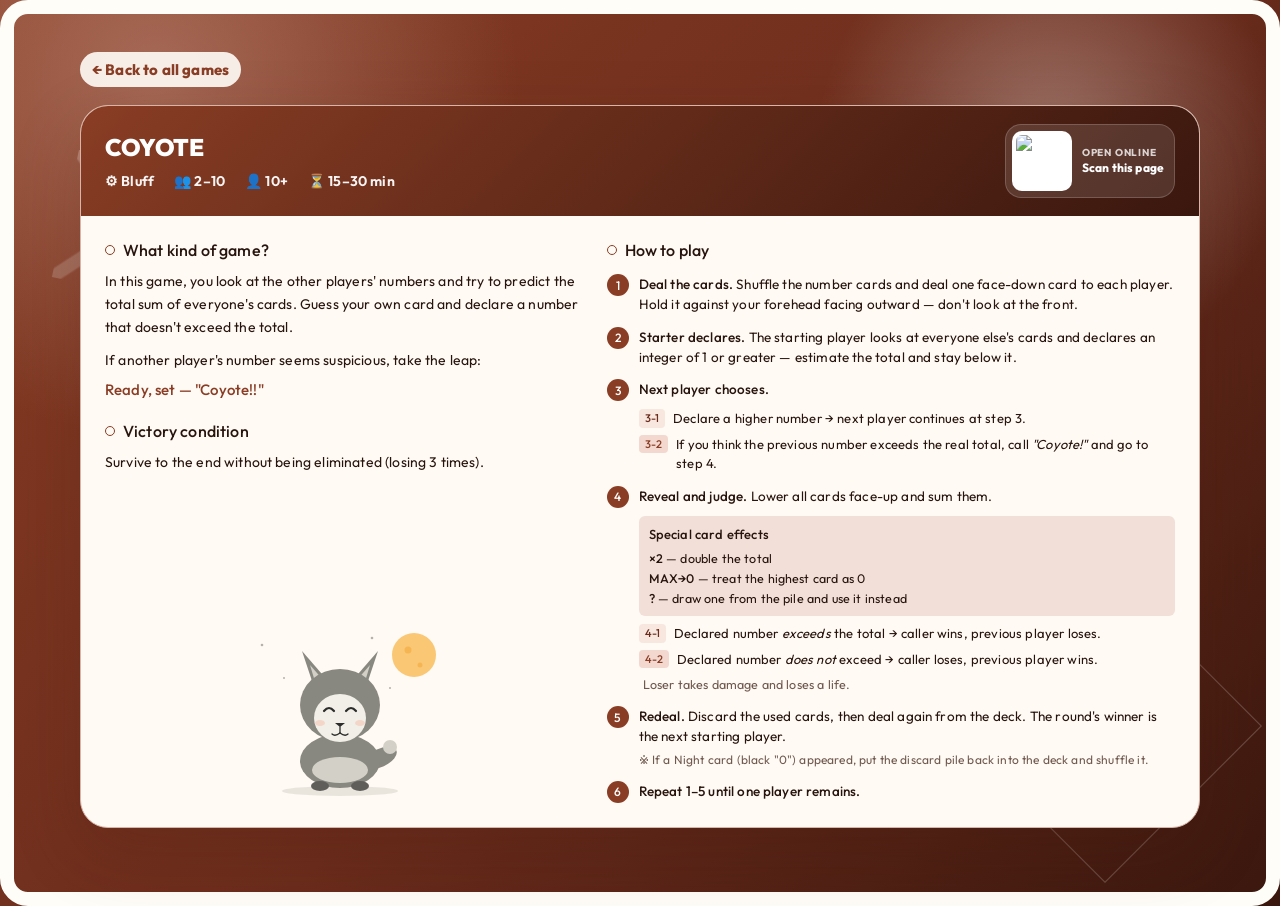
==== docs/coyote/index.html @ 97f4071c "Add QR code" ====
<!DOCTYPE html>
<html lang="en">
  <head>
    <meta charset="UTF-8" />
    <meta name="viewport" content="width=device-width, initial-scale=1.0" />
    <title>Coyote Game Rules</title>
    <meta
      name="description"
      content="English quick rules for Coyote, prepared as a standalone static page."
    />
    <link rel="stylesheet" href="../assets/site.css" />
    <script src="../assets/site.js" defer></script>
  </head>
  <body>
    <main class="page-shell">
      <a class="back-link" href="../">← Back to all games</a>

      <div class="rules-card" style="background: var(--color-background-primary); border-radius: var(--border-radius-lg); border: 0.5px solid var(--color-border-tertiary); overflow: hidden; font-family: var(--font-sans);">

        <div class="rules-header">
          <div class="rules-header-copy">
            <div class="rules-header-main">
              <div class="rules-title">COYOTE</div>
            </div>
            <div class="rules-header-meta">
              <span>⚙ Bluff</span>
              <span>👥 2–10</span>
              <span>👤 10+</span>
              <span>⏳ 15–30 min</span>
            </div>
          </div>
          <a
            class="rules-qr-link"
            data-page-qr
            data-page-url="https://gogutan.github.io/boardgame_rules/coyote/"
            data-page-qr-link
            href="https://gogutan.github.io/boardgame_rules/coyote/"
          >
            <img
              class="rules-qr-image"
              data-page-qr-image
              alt="QR code for the Coyote rules page"
            />
            <span class="rules-qr-copy">
              <span class="rules-qr-label">Open Online</span>
              <span class="rules-qr-caption">Scan this page</span>
            </span>
          </a>
        </div>

        <div style="display: grid; grid-template-columns: minmax(0, 1fr) minmax(0, 1.2fr); gap: 28px; padding: 24px;">

          <div style="display: flex; flex-direction: column;">
            <div style="margin-bottom: 22px;">
              <div style="display: flex; align-items: center; gap: 8px; margin-bottom: 10px;">
                <span style="width: 10px; height: 10px; border: 1.5px solid var(--color-accent); border-radius: 50%; display: inline-block;"></span>
                <span style="font-size: 16px; font-weight: 500;">What kind of game?</span>
              </div>
              <p style="font-size: 14px; line-height: 1.65; color: var(--color-text-primary); margin: 0;">In this game, you look at the other players' numbers and try to predict the total sum of everyone's cards. Guess your own card and declare a number that doesn't exceed the total.</p>
              <p style="font-size: 14px; line-height: 1.65; color: var(--color-text-primary); margin: 10px 0 0;">If another player's number seems suspicious, take the leap:</p>
              <p style="font-size: 15px; font-weight: 500; color: var(--color-accent); margin: 8px 0 0;">Ready, set — "Coyote!!"</p>
            </div>

            <div style="margin-bottom: 22px;">
              <div style="display: flex; align-items: center; gap: 8px; margin-bottom: 10px;">
                <span style="width: 10px; height: 10px; border: 1.5px solid var(--color-accent); border-radius: 50%; display: inline-block;"></span>
                <span style="font-size: 16px; font-weight: 500;">Victory condition</span>
              </div>
              <p style="font-size: 14px; line-height: 1.65; margin: 0;">Survive to the end without being eliminated (losing 3 times).</p>
            </div>

            <div style="margin-top: auto; display: flex; justify-content: center; padding-top: 12px;">
              <svg viewBox="0 0 220 180" xmlns="http://www.w3.org/2000/svg" style="width: 100%; max-width: 220px;" role="img" aria-label="A cute coyote with the moon">
                <title>A cute coyote</title>

                <circle cx="182" cy="32" r="22" fill="#FAC775"/>
                <circle cx="176" cy="27" r="3.5" fill="#EF9F27" opacity="0.45"/>
                <circle cx="188" cy="42" r="2.5" fill="#EF9F27" opacity="0.45"/>
                <circle cx="140" cy="15" r="1.3" fill="#B4B2A9"/>
                <circle cx="30" cy="22" r="1.3" fill="#B4B2A9"/>
                <circle cx="52" cy="55" r="1" fill="#B4B2A9"/>
                <circle cx="158" cy="65" r="1" fill="#B4B2A9"/>

                <ellipse cx="108" cy="168" rx="58" ry="5" fill="#D3D1C7" opacity="0.5"/>

                <ellipse cx="148" cy="135" rx="18" ry="9" fill="#888780" transform="rotate(-25 148 135)"/>
                <circle cx="158" cy="124" r="7" fill="#D3D1C7"/>

                <ellipse cx="108" cy="138" rx="40" ry="27" fill="#888780"/>

                <ellipse cx="108" cy="147" rx="28" ry="13" fill="#D3D1C7"/>

                <ellipse cx="88" cy="163" rx="9" ry="5" fill="#5F5E5A"/>
                <ellipse cx="128" cy="163" rx="9" ry="5" fill="#5F5E5A"/>

                <path d="M 82 64 L 70 28 L 96 58 Z" fill="#888780"/>
                <path d="M 134 64 L 146 28 L 120 58 Z" fill="#888780"/>
                <path d="M 84 62 L 78 42 L 92 58 Z" fill="#D3D1C7"/>
                <path d="M 132 62 L 138 42 L 124 58 Z" fill="#D3D1C7"/>

                <ellipse cx="108" cy="82" rx="40" ry="36" fill="#888780"/>

                <ellipse cx="108" cy="95" rx="26" ry="24" fill="#F1EFE8"/>

                <path d="M 92 88 Q 97 82 102 88" stroke="#2C2C2A" stroke-width="2.2" fill="none" stroke-linecap="round"/>
                <path d="M 114 88 Q 119 82 124 88" stroke="#2C2C2A" stroke-width="2.2" fill="none" stroke-linecap="round"/>

                <ellipse cx="88" cy="100" rx="5" ry="3" fill="#F5C4B3" opacity="0.6"/>
                <ellipse cx="128" cy="100" rx="5" ry="3" fill="#F5C4B3" opacity="0.6"/>

                <path d="M 108 104 L 103 100 L 113 100 Z" fill="#2C2C2A"/>

                <line x1="108" y1="104" x2="108" y2="110" stroke="#2C2C2A" stroke-width="1.3" stroke-linecap="round"/>

                <path d="M 108 110 Q 103 114 100 111" stroke="#2C2C2A" stroke-width="1.3" fill="none" stroke-linecap="round"/>
                <path d="M 108 110 Q 113 114 116 111" stroke="#2C2C2A" stroke-width="1.3" fill="none" stroke-linecap="round"/>
              </svg>
            </div>
          </div>

          <div>
            <div style="display: flex; align-items: center; gap: 8px; margin-bottom: 14px;">
              <span style="width: 10px; height: 10px; border: 1.5px solid var(--color-accent); border-radius: 50%; display: inline-block;"></span>
              <span style="font-size: 16px; font-weight: 500;">How to play</span>
            </div>

            <div style="display: flex; gap: 10px; margin-bottom: 12px;">
              <div style="flex-shrink: 0; width: 22px; height: 22px; border-radius: 50%; background: var(--color-accent); color: white; font-size: 12px; font-weight: 500; display: flex; align-items: center; justify-content: center;">1</div>
              <div style="font-size: 13.5px; line-height: 1.5;"><span style="font-weight: 500;">Deal the cards.</span> Shuffle the number cards and deal one face-down card to each player. Hold it against your forehead facing outward — don't look at the front.</div>
            </div>

            <div style="display: flex; gap: 10px; margin-bottom: 12px;">
              <div style="flex-shrink: 0; width: 22px; height: 22px; border-radius: 50%; background: var(--color-accent); color: white; font-size: 12px; font-weight: 500; display: flex; align-items: center; justify-content: center;">2</div>
              <div style="font-size: 13.5px; line-height: 1.5;"><span style="font-weight: 500;">Starter declares.</span> The starting player looks at everyone else's cards and declares an integer of 1 or greater — estimate the total and stay below it.</div>
            </div>

            <div style="display: flex; gap: 10px; margin-bottom: 8px;">
              <div style="flex-shrink: 0; width: 22px; height: 22px; border-radius: 50%; background: var(--color-accent); color: white; font-size: 12px; font-weight: 500; display: flex; align-items: center; justify-content: center;">3</div>
              <div style="font-size: 13.5px; line-height: 1.5;"><span style="font-weight: 500;">Next player chooses.</span></div>
            </div>
            <div style="margin-left: 32px; margin-bottom: 12px; font-size: 13px; line-height: 1.5;">
              <div style="display: flex; gap: 8px; margin-bottom: 6px;">
                <span style="flex-shrink: 0; background: #f7e7df; color: #6b2c1c; font-size: 11px; padding: 1px 6px; border-radius: 4px; font-weight: 500; height: fit-content;">3-1</span>
                <span>Declare a higher number → next player continues at step 3.</span>
              </div>
              <div style="display: flex; gap: 8px;">
                <span style="flex-shrink: 0; background: #f3d8d0; color: #893d24; font-size: 11px; padding: 1px 6px; border-radius: 4px; font-weight: 500; height: fit-content;">3-2</span>
                <span>If you think the previous number exceeds the real total, call <em>"Coyote!"</em> and go to step 4.</span>
              </div>
            </div>

            <div style="display: flex; gap: 10px; margin-bottom: 8px;">
              <div style="flex-shrink: 0; width: 22px; height: 22px; border-radius: 50%; background: var(--color-accent); color: white; font-size: 12px; font-weight: 500; display: flex; align-items: center; justify-content: center;">4</div>
              <div style="font-size: 13.5px; line-height: 1.5;"><span style="font-weight: 500;">Reveal and judge.</span> Lower all cards face-up and sum them.</div>
            </div>
            <div style="margin-left: 32px; background: var(--color-background-secondary); border-radius: 6px; padding: 8px 10px; margin-bottom: 8px; font-size: 12.5px; line-height: 1.6;">
              <div style="font-weight: 500; margin-bottom: 4px; font-size: 13px;">Special card effects</div>
              <div><span style="font-weight: 500;">×2</span> — double the total</div>
              <div><span style="font-weight: 500;">MAX→0</span> — treat the highest card as 0</div>
              <div><span style="font-weight: 500;">?</span> — draw one from the pile and use it instead</div>
            </div>
            <div style="margin-left: 32px; margin-bottom: 12px; font-size: 13px; line-height: 1.5;">
              <div style="display: flex; gap: 8px; margin-bottom: 6px;">
                <span style="flex-shrink: 0; background: #f7e7df; color: #6b2c1c; font-size: 11px; padding: 1px 6px; border-radius: 4px; font-weight: 500; height: fit-content;">4-1</span>
                <span>Declared number <em>exceeds</em> the total → caller wins, previous player loses.</span>
              </div>
              <div style="display: flex; gap: 8px; margin-bottom: 6px;">
                <span style="flex-shrink: 0; background: #f3d8d0; color: #893d24; font-size: 11px; padding: 1px 6px; border-radius: 4px; font-weight: 500; height: fit-content;">4-2</span>
                <span>Declared number <em>does not</em> exceed → caller loses, previous player wins.</span>
              </div>
              <div style="color: var(--color-text-secondary); font-size: 12.5px; padding-left: 4px;">Loser takes damage and loses a life.</div>
            </div>

            <div style="display: flex; gap: 10px; margin-bottom: 12px;">
              <div style="flex-shrink: 0; width: 22px; height: 22px; border-radius: 50%; background: var(--color-accent); color: white; font-size: 12px; font-weight: 500; display: flex; align-items: center; justify-content: center;">5</div>
              <div style="font-size: 13.5px; line-height: 1.5;"><span style="font-weight: 500;">Redeal.</span> Discard the used cards, then deal again from the deck. The round's winner is the next starting player.
                <div style="color: var(--color-text-secondary); font-size: 12px; margin-top: 4px;">※ If a Night card (black "0") appeared, put the discard pile back into the deck and shuffle it.</div>
              </div>
            </div>

            <div style="display: flex; gap: 10px;">
              <div style="flex-shrink: 0; width: 22px; height: 22px; border-radius: 50%; background: var(--color-accent); color: white; font-size: 12px; font-weight: 500; display: flex; align-items: center; justify-content: center;">6</div>
              <div style="font-size: 13.5px; line-height: 1.5;"><span style="font-weight: 500;">Repeat 1–5 until one player remains.</span></div>
            </div>
          </div>

        </div>
      </div>
    </main>
  </body>
</html>
---- docs/assets/site.css ----
@import url("https://fonts.googleapis.com/css2?family=Outfit:wght@400..900&display=swap");

:root {
  --color-background-primary: #fffaf4;
  --color-background-secondary: #f2e0d8;
  --color-border-tertiary: #d8b5a8;
  --color-text-primary: #28140e;
  --color-text-secondary: #70594f;
  --color-accent: #893d24;
  --color-accent-hover: #a96852;
  --color-accent-soft: #dec0bd;
  --color-accent-ink: #3a170e;
  --color-paper: #fffdf8;
  --font-sans: "Outfit", "Avenir Next", "Hiragino Sans", "Yu Gothic", sans-serif;
  --border-radius-lg: 28px;
  --shadow-soft: 0 24px 70px rgba(74, 28, 15, 0.2);
  --site-max-width: 1120px;
}

* {
  box-sizing: border-box;
}

html {
  background:
    radial-gradient(circle at 82% 16%, rgba(255, 255, 255, 0.34), transparent 18%),
    radial-gradient(circle at 12% 8%, rgba(207, 163, 148, 0.45), transparent 26%),
    linear-gradient(135deg, #893d24 0%, #6b2c1c 54%, #3a170e 100%);
}

body {
  position: relative;
  min-height: 100vh;
  margin: 0;
  border: 14px solid var(--color-paper);
  border-radius: 28px;
  background:
    linear-gradient(120deg, rgba(255, 255, 255, 0.08) 0 1px, transparent 1px 48px),
    linear-gradient(30deg, rgba(255, 255, 255, 0.08) 0 1px, transparent 1px 52px);
  color: var(--color-text-primary);
  font-family: var(--font-sans);
  letter-spacing: 0.01em;
}

body::before,
body::after {
  position: fixed;
  z-index: -1;
  display: block;
  content: "";
  pointer-events: none;
}

body::before {
  right: 5vw;
  bottom: 7vh;
  width: 220px;
  height: 220px;
  border: 1px solid rgba(255, 255, 255, 0.22);
  transform: rotate(45deg);
}

body::after {
  top: 18vh;
  left: 5vw;
  width: 130px;
  height: 130px;
  background:
    linear-gradient(45deg, transparent 46%, rgba(255, 255, 255, 0.24) 47% 53%, transparent 54%),
    linear-gradient(-45deg, transparent 46%, rgba(255, 255, 255, 0.18) 47% 53%, transparent 54%);
  transform: rotate(12deg);
}

a {
  color: inherit;
}

.page-shell {
  width: min(calc(100% - 32px), var(--site-max-width));
  margin: 0 auto;
  padding: 38px 0 64px;
}

.site-header {
  position: relative;
  margin-bottom: 28px;
  padding: 28px;
  border: 1px solid rgba(255, 253, 248, 0.36);
  border-radius: var(--border-radius-lg);
  background:
    linear-gradient(135deg, rgba(255, 253, 248, 0.96), rgba(242, 224, 216, 0.9)),
    radial-gradient(circle at 90% 20%, rgba(137, 61, 36, 0.15), transparent 28%);
  box-shadow: var(--shadow-soft);
  overflow: hidden;
}

.site-header::after {
  position: absolute;
  right: -34px;
  bottom: -46px;
  width: 180px;
  height: 180px;
  border: 1px solid rgba(137, 61, 36, 0.18);
  content: "";
  transform: rotate(45deg);
}

.site-header h1,
.site-header h2,
.site-header p {
  margin: 0;
}

.site-kicker {
  display: inline-flex;
  align-items: center;
  gap: 8px;
  margin-bottom: 14px;
  padding: 7px 12px;
  border: 1px solid rgba(137, 61, 36, 0.22);
  border-radius: 999px;
  background: rgba(255, 253, 248, 0.8);
  color: var(--color-accent);
  font-size: 13px;
  font-weight: 750;
  letter-spacing: 0.08em;
  text-transform: uppercase;
}

.site-title {
  position: relative;
  z-index: 1;
  max-width: 820px;
  color: var(--color-accent);
  font-size: clamp(42px, 8vw, 92px);
  font-weight: 850;
  line-height: 0.9;
  letter-spacing: -0.055em;
  text-transform: uppercase;
}

.site-subtitle {
  position: relative;
  z-index: 1;
  max-width: 720px;
  margin-top: 18px;
  color: var(--color-text-secondary);
  font-size: 17px;
  font-weight: 600;
  line-height: 1.7;
}

.rules-card {
  border: 1px solid rgba(255, 253, 248, 0.36);
  border-radius: var(--border-radius-lg);
  box-shadow: var(--shadow-soft);
}

.rules-header {
  display: grid;
  grid-template-columns: minmax(0, 1fr) auto;
  align-items: center;
  gap: 12px 20px;
  padding: 18px 24px;
  background:
    linear-gradient(135deg, var(--color-accent) 0%, var(--color-accent-ink) 100%);
  color: white;
}

.rules-header-copy {
  display: flex;
  flex-direction: column;
  gap: 10px;
  min-width: 0;
}

.rules-header-main {
  display: block;
  min-width: 0;
}

.rules-header-main,
.rules-title,
.rules-header-meta {
  min-width: 0;
}

.rules-title {
  display: block;
  font-size: 24px;
  font-weight: 850;
  letter-spacing: -0.02em;
}

.rules-header-meta {
  display: flex;
  align-items: center;
  gap: 20px;
  flex-wrap: wrap;
  font-size: 14px;
  font-weight: 650;
  opacity: 0.95;
}

.rules-qr-link {
  display: inline-flex;
  align-items: center;
  gap: 10px;
  padding: 6px 10px 6px 6px;
  border: 1px solid rgba(255, 255, 255, 0.18);
  border-radius: 16px;
  background: rgba(255, 255, 255, 0.12);
  color: white;
  text-decoration: none;
  justify-self: end;
  align-self: center;
}

.rules-qr-link:hover {
  background: rgba(255, 255, 255, 0.18);
}

.rules-qr-image {
  display: block;
  width: 60px;
  height: 60px;
  padding: 4px;
  border-radius: 10px;
  background: white;
}

.rules-qr-copy {
  display: flex;
  flex-direction: column;
  gap: 2px;
  line-height: 1.2;
}

.rules-qr-label {
  font-size: 10px;
  font-weight: 750;
  letter-spacing: 0.08em;
  opacity: 0.78;
  text-transform: uppercase;
}

.rules-qr-caption {
  font-size: 12px;
  font-weight: 750;
  white-space: nowrap;
}

.back-link {
  display: inline-flex;
  align-items: center;
  gap: 8px;
  margin-bottom: 18px;
  padding: 8px 12px;
  border-radius: 999px;
  background: rgba(255, 253, 248, 0.9);
  color: var(--color-accent);
  font-size: 15px;
  font-weight: 750;
  text-decoration: none;
}

.back-link:hover {
  text-decoration: underline;
}

.card-grid {
  display: grid;
  grid-template-columns: repeat(auto-fit, minmax(260px, 1fr));
  gap: 20px;
  margin-top: 28px;
}

.game-card {
  position: relative;
  display: block;
  min-height: 230px;
  padding: 26px;
  border: 1px solid rgba(255, 253, 248, 0.38);
  border-radius: var(--border-radius-lg);
  background:
    linear-gradient(135deg, rgba(255, 253, 248, 0.98), rgba(242, 224, 216, 0.92)),
    radial-gradient(circle at 100% 0%, rgba(137, 61, 36, 0.2), transparent 30%);
  box-shadow: var(--shadow-soft);
  text-decoration: none;
  overflow: hidden;
}

.game-card:hover {
  transform: translateY(-2px);
  transition: transform 150ms ease;
}

.game-card::before {
  position: absolute;
  top: 18px;
  right: -28px;
  width: 104px;
  height: 104px;
  border: 1px solid rgba(137, 61, 36, 0.22);
  content: "";
  transform: rotate(45deg);
}

.game-card-title {
  position: relative;
  z-index: 1;
  margin-bottom: 12px;
  color: var(--color-accent);
  font-size: 34px;
  font-weight: 850;
  line-height: 0.9;
  letter-spacing: -0.04em;
}

.game-card-meta {
  position: relative;
  z-index: 1;
  display: flex;
  flex-wrap: wrap;
  gap: 8px;
  margin-bottom: 18px;
  color: var(--color-accent);
  font-size: 13px;
  font-weight: 750;
}

.game-card-meta span {
  padding: 5px 9px;
  border: 1px solid rgba(137, 61, 36, 0.18);
  border-radius: 999px;
  background: rgba(255, 253, 248, 0.68);
}

.game-card-copy {
  position: relative;
  z-index: 1;
  margin: 0;
  color: var(--color-text-primary);
  font-size: 15px;
  font-weight: 600;
  line-height: 1.7;
}

.utility-note {
  margin-top: 28px;
  color: var(--color-text-secondary);
  font-size: 15px;
}

@media (max-width: 860px) {
  body {
    border-width: 8px;
    border-radius: 20px;
  }

  .page-shell {
    width: min(calc(100% - 20px), var(--site-max-width));
    padding-top: 20px;
    padding-bottom: 32px;
  }

  .site-header {
    padding: 22px;
  }

  .site-title {
    font-size: clamp(38px, 13vw, 62px);
  }

  .rules-header {
    align-items: flex-start;
    padding: 16px 18px !important;
  }

  .rules-header-copy {
    gap: 8px;
  }

  .rules-header-meta {
    gap: 12px !important;
    font-size: 13px !important;
  }

  .rules-qr-link {
    gap: 8px;
    padding: 4px 8px 4px 4px;
  }

  .rules-qr-image {
    width: 54px;
    height: 54px;
  }

  .rules-qr-caption {
    font-size: 11px;
  }

  .rules-card > div:nth-child(2) {
    grid-template-columns: minmax(0, 1fr) !important;
    gap: 20px !important;
    padding: 18px !important;
  }
}

@media print {
  html,
  body {
    background: white;
  }

  body {
    border: 0;
    border-radius: 0;
  }

  body::before,
  body::after {
    display: none;
  }

  .page-shell {
    width: 100%;
    padding: 0;
  }

  .site-header,
  .rules-card {
    box-shadow: none;
  }

  .back-link {
    display: none;
  }

  .rules-header,
  .rules-qr-link {
    -webkit-print-color-adjust: exact;
    print-color-adjust: exact;
  }
}
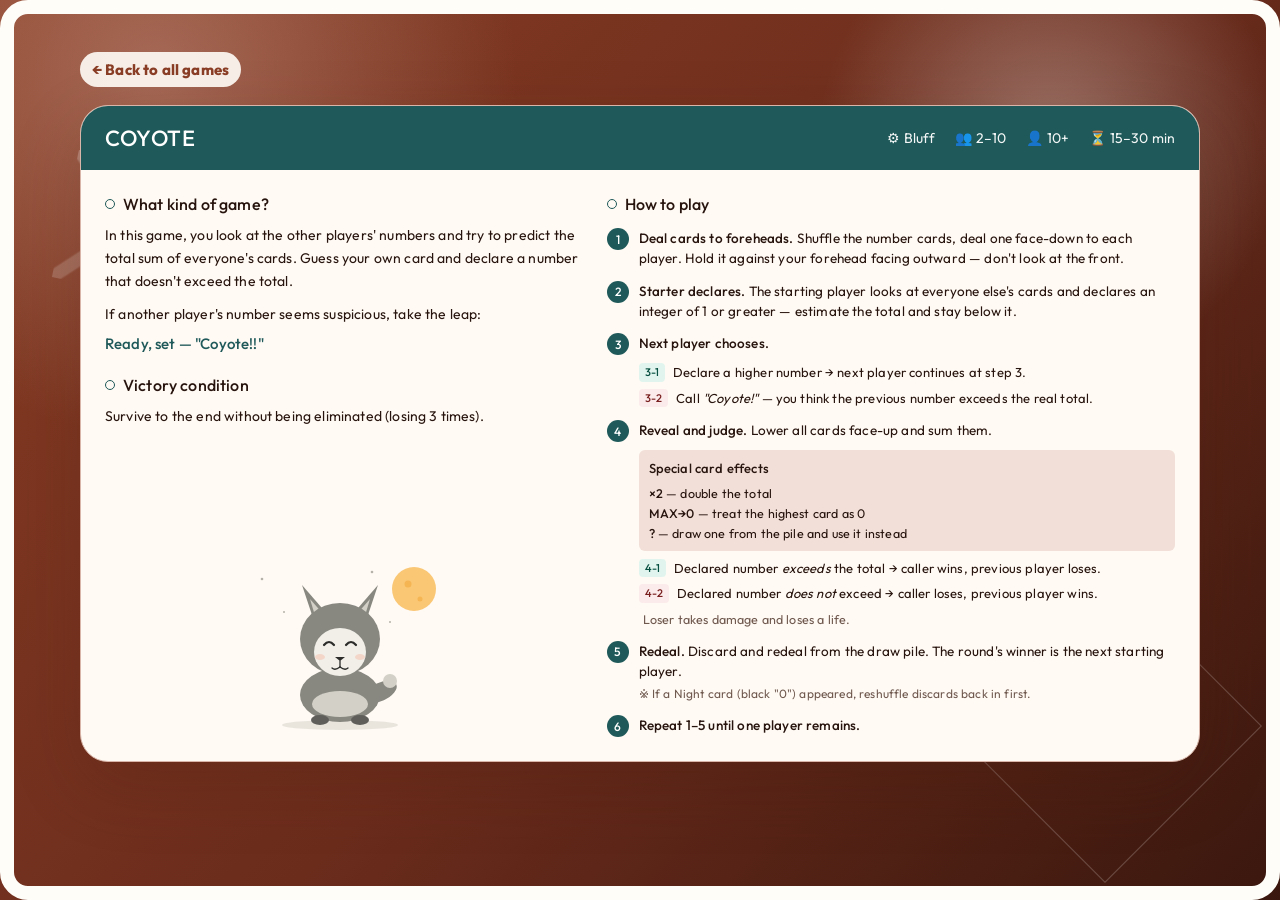
==== commit 3ad89461: "Update wording for clarity in game rules" ====
--- a/docs/coyote/index.html
+++ b/docs/coyote/index.html
@@ -9,7 +9,6 @@
       content="English quick rules for Coyote, prepared as a standalone static page."
     />
     <link rel="stylesheet" href="../assets/site.css" />
-    <script src="../assets/site.js" defer></script>
   </head>
   <body>
     <main class="page-shell">
@@ -17,35 +16,14 @@
 
       <div class="rules-card" style="background: var(--color-background-primary); border-radius: var(--border-radius-lg); border: 0.5px solid var(--color-border-tertiary); overflow: hidden; font-family: var(--font-sans);">
 
-        <div class="rules-header">
-          <div class="rules-header-copy">
-            <div class="rules-header-main">
-              <div class="rules-title">COYOTE</div>
-            </div>
-            <div class="rules-header-meta">
-              <span>⚙ Bluff</span>
-              <span>👥 2–10</span>
-              <span>👤 10+</span>
-              <span>⏳ 15–30 min</span>
-            </div>
+        <div style="background: #1F5959; color: white; padding: 18px 24px; display: flex; align-items: center; justify-content: space-between; flex-wrap: wrap; gap: 12px;">
+          <div style="font-size: 22px; font-weight: 500; letter-spacing: 0.5px;">COYOTE</div>
+          <div style="display: flex; gap: 20px; font-size: 14px; opacity: 0.95; flex-wrap: wrap;">
+            <span>⚙ Bluff</span>
+            <span>👥 2–10</span>
+            <span>👤 10+</span>
+            <span>⏳ 15–30 min</span>
           </div>
-          <a
-            class="rules-qr-link"
-            data-page-qr
-            data-page-url="https://gogutan.github.io/boardgame_rules/coyote/"
-            data-page-qr-link
-            href="https://gogutan.github.io/boardgame_rules/coyote/"
-          >
-            <img
-              class="rules-qr-image"
-              data-page-qr-image
-              alt="QR code for the Coyote rules page"
-            />
-            <span class="rules-qr-copy">
-              <span class="rules-qr-label">Open Online</span>
-              <span class="rules-qr-caption">Scan this page</span>
-            </span>
-          </a>
         </div>
 
         <div style="display: grid; grid-template-columns: minmax(0, 1fr) minmax(0, 1.2fr); gap: 28px; padding: 24px;">
@@ -53,17 +31,17 @@
           <div style="display: flex; flex-direction: column;">
             <div style="margin-bottom: 22px;">
               <div style="display: flex; align-items: center; gap: 8px; margin-bottom: 10px;">
-                <span style="width: 10px; height: 10px; border: 1.5px solid var(--color-accent); border-radius: 50%; display: inline-block;"></span>
+                <span style="width: 10px; height: 10px; border: 1.5px solid #1F5959; border-radius: 50%; display: inline-block;"></span>
                 <span style="font-size: 16px; font-weight: 500;">What kind of game?</span>
               </div>
               <p style="font-size: 14px; line-height: 1.65; color: var(--color-text-primary); margin: 0;">In this game, you look at the other players' numbers and try to predict the total sum of everyone's cards. Guess your own card and declare a number that doesn't exceed the total.</p>
               <p style="font-size: 14px; line-height: 1.65; color: var(--color-text-primary); margin: 10px 0 0;">If another player's number seems suspicious, take the leap:</p>
-              <p style="font-size: 15px; font-weight: 500; color: var(--color-accent); margin: 8px 0 0;">Ready, set — "Coyote!!"</p>
+              <p style="font-size: 15px; font-weight: 500; color: #1F5959; margin: 8px 0 0;">Ready, set — "Coyote!!"</p>
             </div>
 
             <div style="margin-bottom: 22px;">
               <div style="display: flex; align-items: center; gap: 8px; margin-bottom: 10px;">
-                <span style="width: 10px; height: 10px; border: 1.5px solid var(--color-accent); border-radius: 50%; display: inline-block;"></span>
+                <span style="width: 10px; height: 10px; border: 1.5px solid #1F5959; border-radius: 50%; display: inline-block;"></span>
                 <span style="font-size: 16px; font-weight: 500;">Victory condition</span>
               </div>
               <p style="font-size: 14px; line-height: 1.65; margin: 0;">Survive to the end without being eliminated (losing 3 times).</p>
@@ -120,37 +98,37 @@
 
           <div>
             <div style="display: flex; align-items: center; gap: 8px; margin-bottom: 14px;">
-              <span style="width: 10px; height: 10px; border: 1.5px solid var(--color-accent); border-radius: 50%; display: inline-block;"></span>
+              <span style="width: 10px; height: 10px; border: 1.5px solid #1F5959; border-radius: 50%; display: inline-block;"></span>
               <span style="font-size: 16px; font-weight: 500;">How to play</span>
             </div>
 
             <div style="display: flex; gap: 10px; margin-bottom: 12px;">
-              <div style="flex-shrink: 0; width: 22px; height: 22px; border-radius: 50%; background: var(--color-accent); color: white; font-size: 12px; font-weight: 500; display: flex; align-items: center; justify-content: center;">1</div>
-              <div style="font-size: 13.5px; line-height: 1.5;"><span style="font-weight: 500;">Deal the cards.</span> Shuffle the number cards and deal one face-down card to each player. Hold it against your forehead facing outward — don't look at the front.</div>
+              <div style="flex-shrink: 0; width: 22px; height: 22px; border-radius: 50%; background: #1F5959; color: white; font-size: 12px; font-weight: 500; display: flex; align-items: center; justify-content: center;">1</div>
+              <div style="font-size: 13.5px; line-height: 1.5;"><span style="font-weight: 500;">Deal cards to foreheads.</span> Shuffle the number cards, deal one face-down to each player. Hold it against your forehead facing outward — don't look at the front.</div>
             </div>
 
             <div style="display: flex; gap: 10px; margin-bottom: 12px;">
-              <div style="flex-shrink: 0; width: 22px; height: 22px; border-radius: 50%; background: var(--color-accent); color: white; font-size: 12px; font-weight: 500; display: flex; align-items: center; justify-content: center;">2</div>
+              <div style="flex-shrink: 0; width: 22px; height: 22px; border-radius: 50%; background: #1F5959; color: white; font-size: 12px; font-weight: 500; display: flex; align-items: center; justify-content: center;">2</div>
               <div style="font-size: 13.5px; line-height: 1.5;"><span style="font-weight: 500;">Starter declares.</span> The starting player looks at everyone else's cards and declares an integer of 1 or greater — estimate the total and stay below it.</div>
             </div>
 
             <div style="display: flex; gap: 10px; margin-bottom: 8px;">
-              <div style="flex-shrink: 0; width: 22px; height: 22px; border-radius: 50%; background: var(--color-accent); color: white; font-size: 12px; font-weight: 500; display: flex; align-items: center; justify-content: center;">3</div>
+              <div style="flex-shrink: 0; width: 22px; height: 22px; border-radius: 50%; background: #1F5959; color: white; font-size: 12px; font-weight: 500; display: flex; align-items: center; justify-content: center;">3</div>
               <div style="font-size: 13.5px; line-height: 1.5;"><span style="font-weight: 500;">Next player chooses.</span></div>
             </div>
             <div style="margin-left: 32px; margin-bottom: 12px; font-size: 13px; line-height: 1.5;">
               <div style="display: flex; gap: 8px; margin-bottom: 6px;">
-                <span style="flex-shrink: 0; background: #f7e7df; color: #6b2c1c; font-size: 11px; padding: 1px 6px; border-radius: 4px; font-weight: 500; height: fit-content;">3-1</span>
+                <span style="flex-shrink: 0; background: #E1F5EE; color: #085041; font-size: 11px; padding: 1px 6px; border-radius: 4px; font-weight: 500; height: fit-content;">3-1</span>
                 <span>Declare a higher number → next player continues at step 3.</span>
               </div>
               <div style="display: flex; gap: 8px;">
-                <span style="flex-shrink: 0; background: #f3d8d0; color: #893d24; font-size: 11px; padding: 1px 6px; border-radius: 4px; font-weight: 500; height: fit-content;">3-2</span>
-                <span>If you think the previous number exceeds the real total, call <em>"Coyote!"</em> and go to step 4.</span>
+                <span style="flex-shrink: 0; background: #FCEBEB; color: #791F1F; font-size: 11px; padding: 1px 6px; border-radius: 4px; font-weight: 500; height: fit-content;">3-2</span>
+                <span>Call <em>"Coyote!"</em> — you think the previous number exceeds the real total.</span>
               </div>
             </div>
 
             <div style="display: flex; gap: 10px; margin-bottom: 8px;">
-              <div style="flex-shrink: 0; width: 22px; height: 22px; border-radius: 50%; background: var(--color-accent); color: white; font-size: 12px; font-weight: 500; display: flex; align-items: center; justify-content: center;">4</div>
+              <div style="flex-shrink: 0; width: 22px; height: 22px; border-radius: 50%; background: #1F5959; color: white; font-size: 12px; font-weight: 500; display: flex; align-items: center; justify-content: center;">4</div>
               <div style="font-size: 13.5px; line-height: 1.5;"><span style="font-weight: 500;">Reveal and judge.</span> Lower all cards face-up and sum them.</div>
             </div>
             <div style="margin-left: 32px; background: var(--color-background-secondary); border-radius: 6px; padding: 8px 10px; margin-bottom: 8px; font-size: 12.5px; line-height: 1.6;">
@@ -161,25 +139,25 @@
             </div>
             <div style="margin-left: 32px; margin-bottom: 12px; font-size: 13px; line-height: 1.5;">
               <div style="display: flex; gap: 8px; margin-bottom: 6px;">
-                <span style="flex-shrink: 0; background: #f7e7df; color: #6b2c1c; font-size: 11px; padding: 1px 6px; border-radius: 4px; font-weight: 500; height: fit-content;">4-1</span>
+                <span style="flex-shrink: 0; background: #E1F5EE; color: #085041; font-size: 11px; padding: 1px 6px; border-radius: 4px; font-weight: 500; height: fit-content;">4-1</span>
                 <span>Declared number <em>exceeds</em> the total → caller wins, previous player loses.</span>
               </div>
               <div style="display: flex; gap: 8px; margin-bottom: 6px;">
-                <span style="flex-shrink: 0; background: #f3d8d0; color: #893d24; font-size: 11px; padding: 1px 6px; border-radius: 4px; font-weight: 500; height: fit-content;">4-2</span>
+                <span style="flex-shrink: 0; background: #FCEBEB; color: #791F1F; font-size: 11px; padding: 1px 6px; border-radius: 4px; font-weight: 500; height: fit-content;">4-2</span>
                 <span>Declared number <em>does not</em> exceed → caller loses, previous player wins.</span>
               </div>
               <div style="color: var(--color-text-secondary); font-size: 12.5px; padding-left: 4px;">Loser takes damage and loses a life.</div>
             </div>
 
             <div style="display: flex; gap: 10px; margin-bottom: 12px;">
-              <div style="flex-shrink: 0; width: 22px; height: 22px; border-radius: 50%; background: var(--color-accent); color: white; font-size: 12px; font-weight: 500; display: flex; align-items: center; justify-content: center;">5</div>
-              <div style="font-size: 13.5px; line-height: 1.5;"><span style="font-weight: 500;">Redeal.</span> Discard the used cards, then deal again from the deck. The round's winner is the next starting player.
-                <div style="color: var(--color-text-secondary); font-size: 12px; margin-top: 4px;">※ If a Night card (black "0") appeared, put the discard pile back into the deck and shuffle it.</div>
+              <div style="flex-shrink: 0; width: 22px; height: 22px; border-radius: 50%; background: #1F5959; color: white; font-size: 12px; font-weight: 500; display: flex; align-items: center; justify-content: center;">5</div>
+              <div style="font-size: 13.5px; line-height: 1.5;"><span style="font-weight: 500;">Redeal.</span> Discard and redeal from the draw pile. The round's winner is the next starting player.
+                <div style="color: var(--color-text-secondary); font-size: 12px; margin-top: 4px;">※ If a Night card (black "0") appeared, reshuffle discards back in first.</div>
               </div>
             </div>
 
             <div style="display: flex; gap: 10px;">
-              <div style="flex-shrink: 0; width: 22px; height: 22px; border-radius: 50%; background: var(--color-accent); color: white; font-size: 12px; font-weight: 500; display: flex; align-items: center; justify-content: center;">6</div>
+              <div style="flex-shrink: 0; width: 22px; height: 22px; border-radius: 50%; background: #1F5959; color: white; font-size: 12px; font-weight: 500; display: flex; align-items: center; justify-content: center;">6</div>
               <div style="font-size: 13.5px; line-height: 1.5;"><span style="font-weight: 500;">Repeat 1–5 until one player remains.</span></div>
             </div>
           </div>
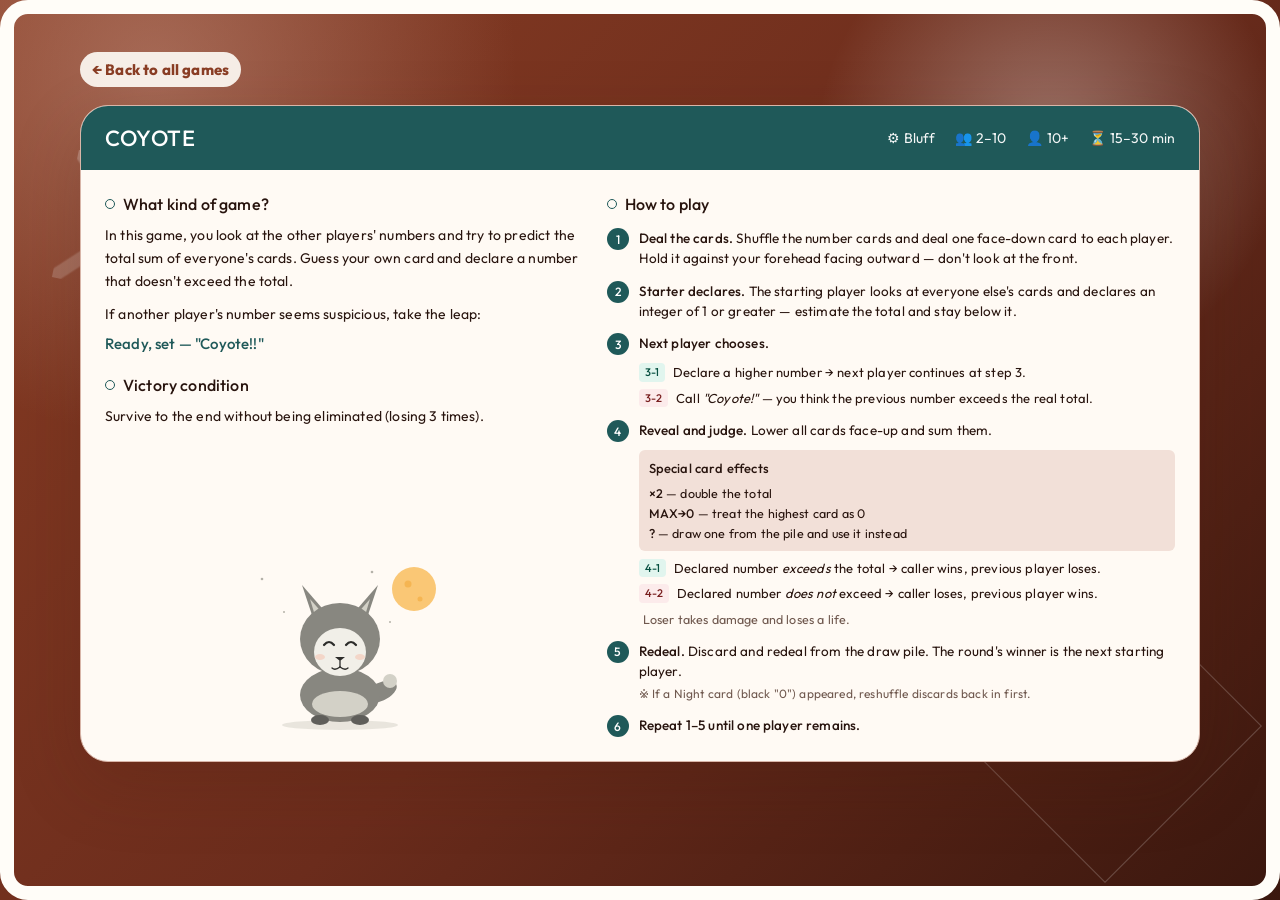
==== commit 3447b135: "Update wording" ====
--- a/docs/coyote/index.html
+++ b/docs/coyote/index.html
@@ -104,7 +104,7 @@
 
             <div style="display: flex; gap: 10px; margin-bottom: 12px;">
               <div style="flex-shrink: 0; width: 22px; height: 22px; border-radius: 50%; background: #1F5959; color: white; font-size: 12px; font-weight: 500; display: flex; align-items: center; justify-content: center;">1</div>
-              <div style="font-size: 13.5px; line-height: 1.5;"><span style="font-weight: 500;">Deal cards to foreheads.</span> Shuffle the number cards, deal one face-down to each player. Hold it against your forehead facing outward — don't look at the front.</div>
+              <div style="font-size: 13.5px; line-height: 1.5;"><span style="font-weight: 500;">Deal the cards.</span> Shuffle the number cards and deal one face-down card to each player. Hold it against your forehead facing outward — don't look at the front.</div>
             </div>
 
             <div style="display: flex; gap: 10px; margin-bottom: 12px;">
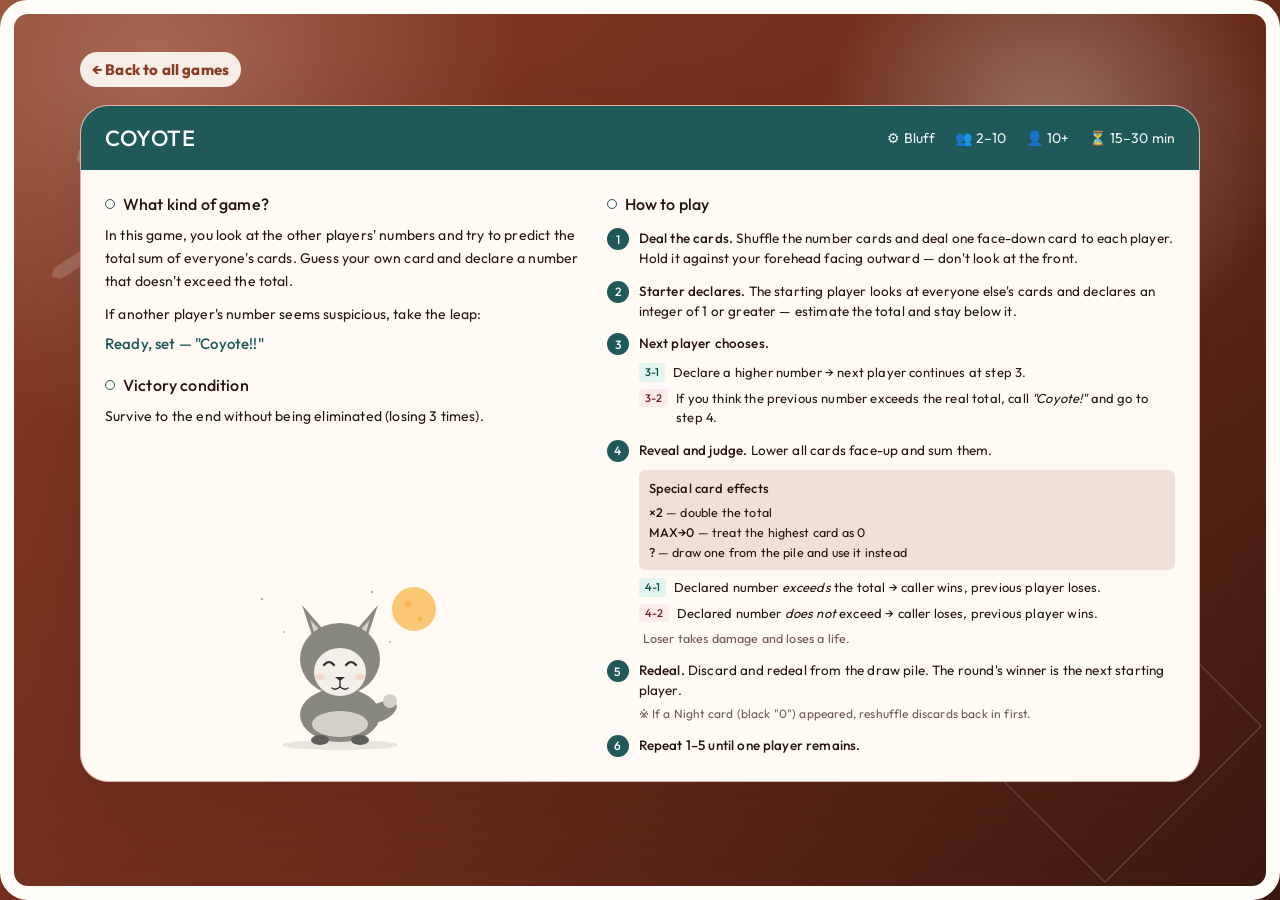
==== commit 22fbc472: "Clarify instruction for calling "Coyote!"" ====
--- a/docs/coyote/index.html
+++ b/docs/coyote/index.html
@@ -123,7 +123,7 @@
               </div>
               <div style="display: flex; gap: 8px;">
                 <span style="flex-shrink: 0; background: #FCEBEB; color: #791F1F; font-size: 11px; padding: 1px 6px; border-radius: 4px; font-weight: 500; height: fit-content;">3-2</span>
-                <span>Call <em>"Coyote!"</em> — you think the previous number exceeds the real total.</span>
+                <span>If you think the previous number exceeds the real total, call <em>"Coyote!"</em> and go to step 4.</span>
               </div>
             </div>
 
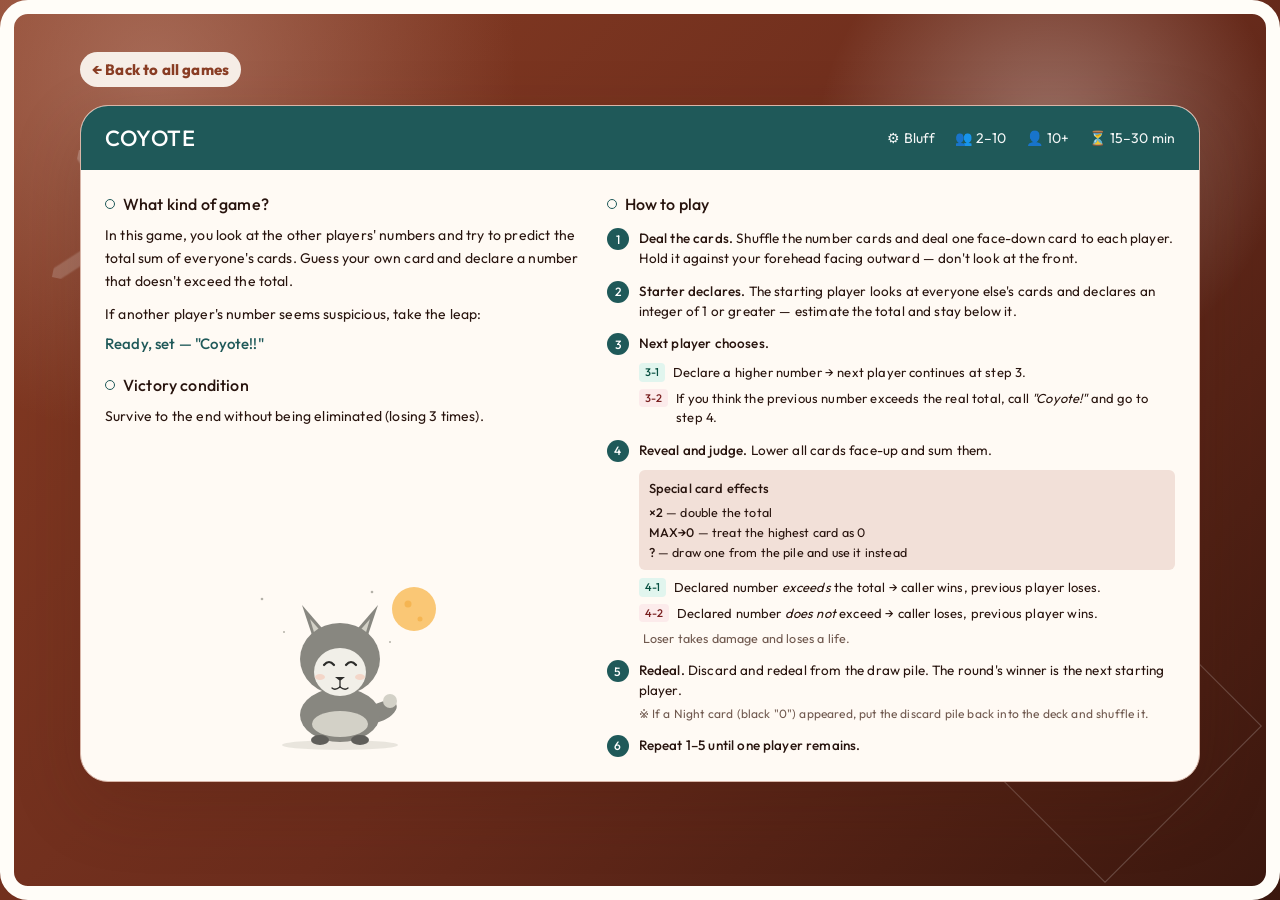
==== commit 938fb18e: "Update wording for clarity in redeal instruction" ====
--- a/docs/coyote/index.html
+++ b/docs/coyote/index.html
@@ -152,7 +152,7 @@
             <div style="display: flex; gap: 10px; margin-bottom: 12px;">
               <div style="flex-shrink: 0; width: 22px; height: 22px; border-radius: 50%; background: #1F5959; color: white; font-size: 12px; font-weight: 500; display: flex; align-items: center; justify-content: center;">5</div>
               <div style="font-size: 13.5px; line-height: 1.5;"><span style="font-weight: 500;">Redeal.</span> Discard and redeal from the draw pile. The round's winner is the next starting player.
-                <div style="color: var(--color-text-secondary); font-size: 12px; margin-top: 4px;">※ If a Night card (black "0") appeared, reshuffle discards back in first.</div>
+                <div style="color: var(--color-text-secondary); font-size: 12px; margin-top: 4px;">※ If a Night card (black "0") appeared, put the discard pile back into the deck and shuffle it.</div>
               </div>
             </div>
 
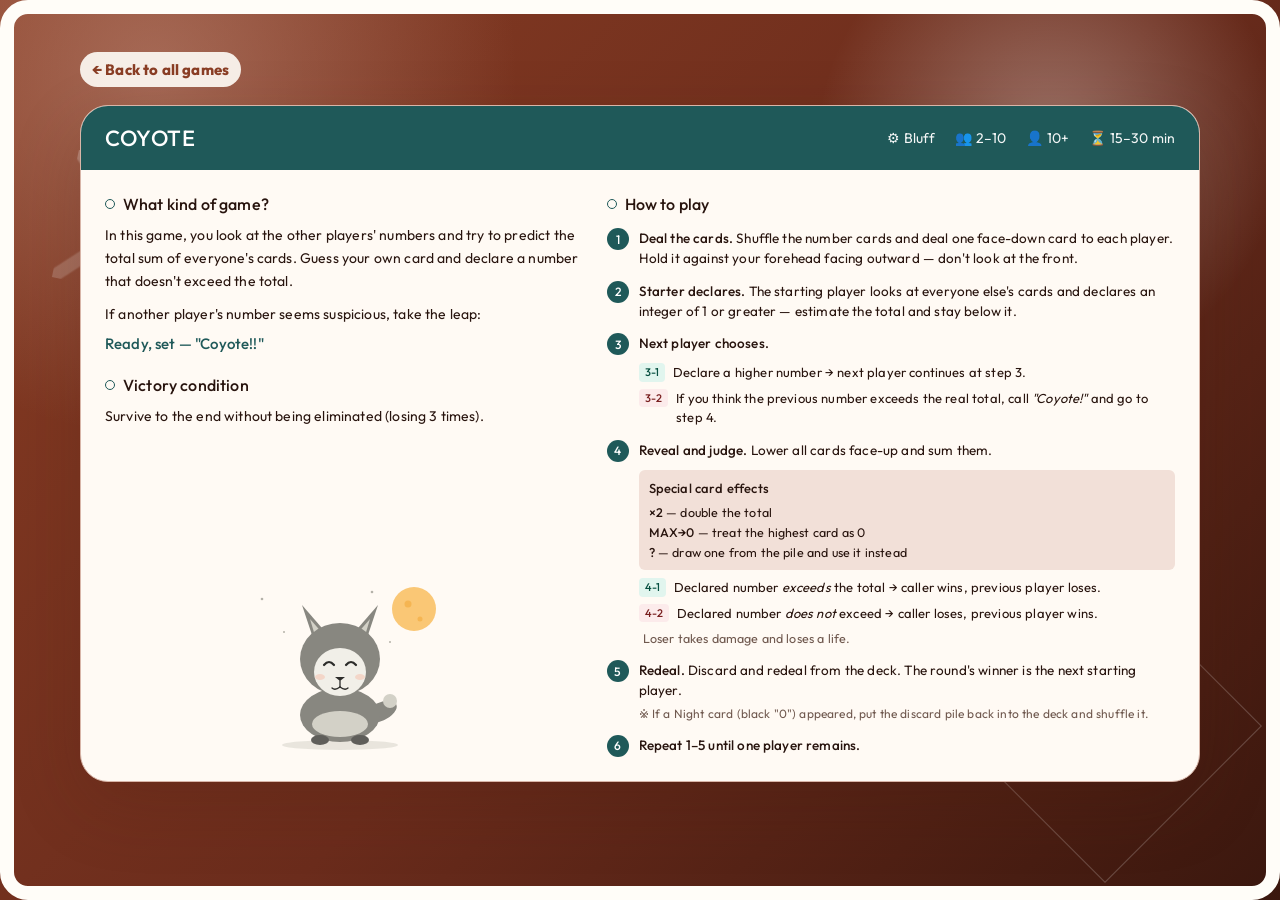
==== commit e15009da: "Update wording for clarity in redeal instruction" ====
--- a/docs/coyote/index.html
+++ b/docs/coyote/index.html
@@ -151,7 +151,7 @@
 
             <div style="display: flex; gap: 10px; margin-bottom: 12px;">
               <div style="flex-shrink: 0; width: 22px; height: 22px; border-radius: 50%; background: #1F5959; color: white; font-size: 12px; font-weight: 500; display: flex; align-items: center; justify-content: center;">5</div>
-              <div style="font-size: 13.5px; line-height: 1.5;"><span style="font-weight: 500;">Redeal.</span> Discard and redeal from the draw pile. The round's winner is the next starting player.
+              <div style="font-size: 13.5px; line-height: 1.5;"><span style="font-weight: 500;">Redeal.</span> Discard and redeal from the deck. The round's winner is the next starting player.
                 <div style="color: var(--color-text-secondary); font-size: 12px; margin-top: 4px;">※ If a Night card (black "0") appeared, put the discard pile back into the deck and shuffle it.</div>
               </div>
             </div>
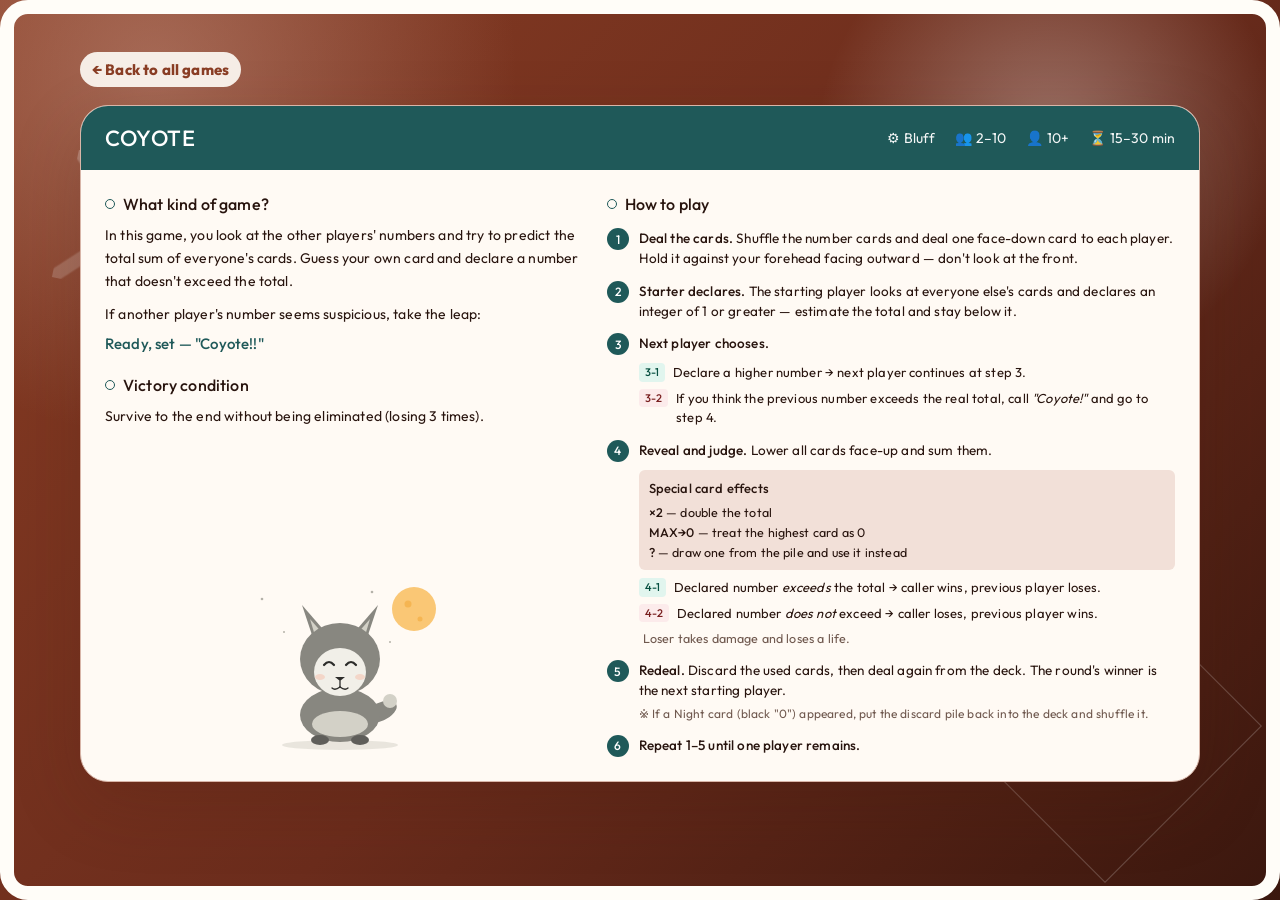
==== commit b7a8e478: "Clarify redeal instruction in Coyote game rules" ====
--- a/docs/coyote/index.html
+++ b/docs/coyote/index.html
@@ -151,7 +151,7 @@
 
             <div style="display: flex; gap: 10px; margin-bottom: 12px;">
               <div style="flex-shrink: 0; width: 22px; height: 22px; border-radius: 50%; background: #1F5959; color: white; font-size: 12px; font-weight: 500; display: flex; align-items: center; justify-content: center;">5</div>
-              <div style="font-size: 13.5px; line-height: 1.5;"><span style="font-weight: 500;">Redeal.</span> Discard and redeal from the deck. The round's winner is the next starting player.
+              <div style="font-size: 13.5px; line-height: 1.5;"><span style="font-weight: 500;">Redeal.</span> Discard the used cards, then deal again from the deck. The round's winner is the next starting player.
                 <div style="color: var(--color-text-secondary); font-size: 12px; margin-top: 4px;">※ If a Night card (black "0") appeared, put the discard pile back into the deck and shuffle it.</div>
               </div>
             </div>
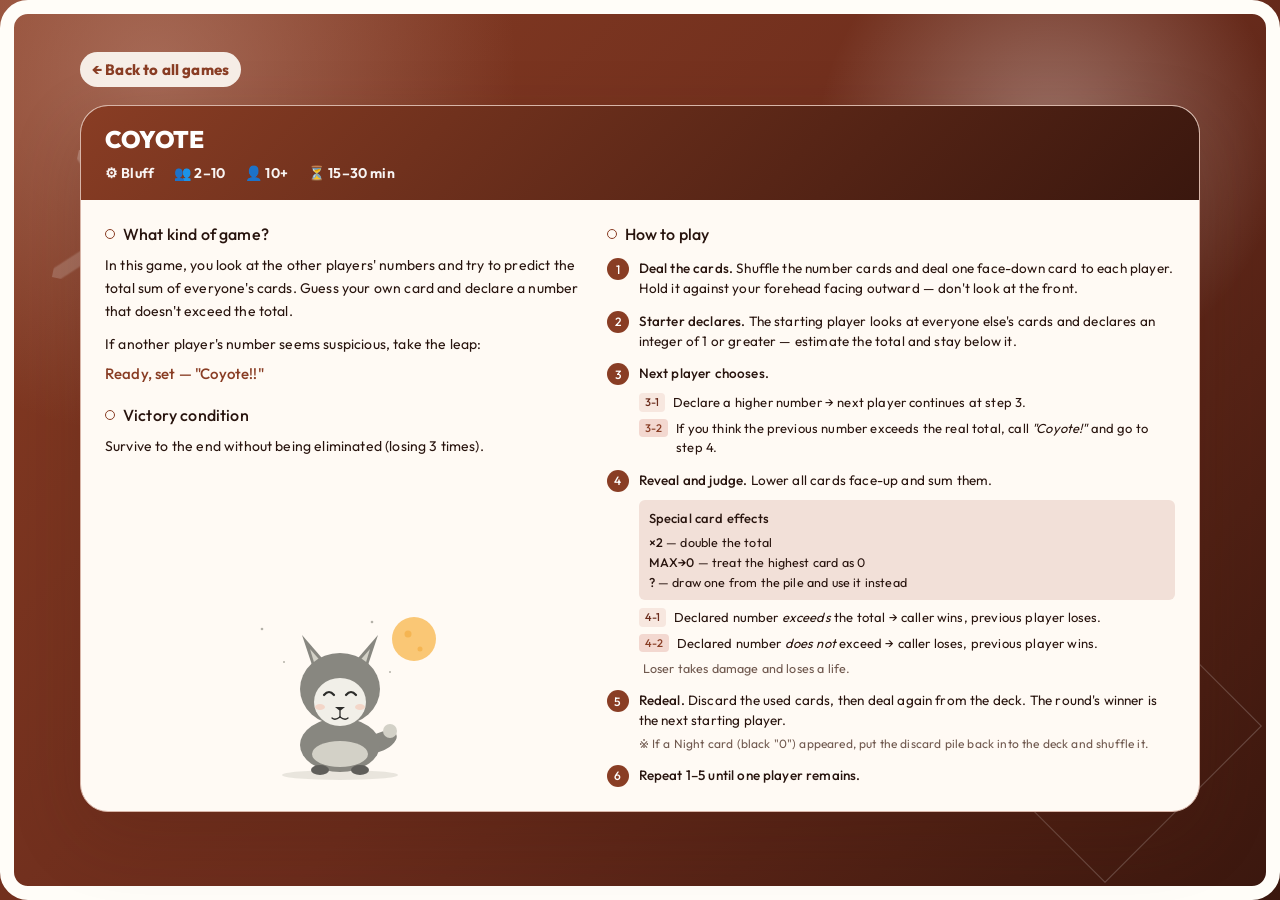
==== commit bff9c492: "Design for RubyKaigi" ====
--- a/docs/coyote/index.html
+++ b/docs/coyote/index.html
@@ -16,13 +16,17 @@
 
       <div class="rules-card" style="background: var(--color-background-primary); border-radius: var(--border-radius-lg); border: 0.5px solid var(--color-border-tertiary); overflow: hidden; font-family: var(--font-sans);">
 
-        <div style="background: #1F5959; color: white; padding: 18px 24px; display: flex; align-items: center; justify-content: space-between; flex-wrap: wrap; gap: 12px;">
-          <div style="font-size: 22px; font-weight: 500; letter-spacing: 0.5px;">COYOTE</div>
-          <div style="display: flex; gap: 20px; font-size: 14px; opacity: 0.95; flex-wrap: wrap;">
-            <span>⚙ Bluff</span>
-            <span>👥 2–10</span>
-            <span>👤 10+</span>
-            <span>⏳ 15–30 min</span>
+        <div class="rules-header">
+          <div class="rules-header-copy">
+            <div class="rules-header-main">
+              <div class="rules-title">COYOTE</div>
+            </div>
+            <div class="rules-header-meta">
+              <span>⚙ Bluff</span>
+              <span>👥 2–10</span>
+              <span>👤 10+</span>
+              <span>⏳ 15–30 min</span>
+            </div>
           </div>
         </div>
 
@@ -31,17 +35,17 @@
           <div style="display: flex; flex-direction: column;">
             <div style="margin-bottom: 22px;">
               <div style="display: flex; align-items: center; gap: 8px; margin-bottom: 10px;">
-                <span style="width: 10px; height: 10px; border: 1.5px solid #1F5959; border-radius: 50%; display: inline-block;"></span>
+                <span style="width: 10px; height: 10px; border: 1.5px solid var(--color-accent); border-radius: 50%; display: inline-block;"></span>
                 <span style="font-size: 16px; font-weight: 500;">What kind of game?</span>
               </div>
               <p style="font-size: 14px; line-height: 1.65; color: var(--color-text-primary); margin: 0;">In this game, you look at the other players' numbers and try to predict the total sum of everyone's cards. Guess your own card and declare a number that doesn't exceed the total.</p>
               <p style="font-size: 14px; line-height: 1.65; color: var(--color-text-primary); margin: 10px 0 0;">If another player's number seems suspicious, take the leap:</p>
-              <p style="font-size: 15px; font-weight: 500; color: #1F5959; margin: 8px 0 0;">Ready, set — "Coyote!!"</p>
+              <p style="font-size: 15px; font-weight: 500; color: var(--color-accent); margin: 8px 0 0;">Ready, set — "Coyote!!"</p>
             </div>
 
             <div style="margin-bottom: 22px;">
               <div style="display: flex; align-items: center; gap: 8px; margin-bottom: 10px;">
-                <span style="width: 10px; height: 10px; border: 1.5px solid #1F5959; border-radius: 50%; display: inline-block;"></span>
+                <span style="width: 10px; height: 10px; border: 1.5px solid var(--color-accent); border-radius: 50%; display: inline-block;"></span>
                 <span style="font-size: 16px; font-weight: 500;">Victory condition</span>
               </div>
               <p style="font-size: 14px; line-height: 1.65; margin: 0;">Survive to the end without being eliminated (losing 3 times).</p>
@@ -98,37 +102,37 @@
 
           <div>
             <div style="display: flex; align-items: center; gap: 8px; margin-bottom: 14px;">
-              <span style="width: 10px; height: 10px; border: 1.5px solid #1F5959; border-radius: 50%; display: inline-block;"></span>
+              <span style="width: 10px; height: 10px; border: 1.5px solid var(--color-accent); border-radius: 50%; display: inline-block;"></span>
               <span style="font-size: 16px; font-weight: 500;">How to play</span>
             </div>
 
             <div style="display: flex; gap: 10px; margin-bottom: 12px;">
-              <div style="flex-shrink: 0; width: 22px; height: 22px; border-radius: 50%; background: #1F5959; color: white; font-size: 12px; font-weight: 500; display: flex; align-items: center; justify-content: center;">1</div>
+              <div style="flex-shrink: 0; width: 22px; height: 22px; border-radius: 50%; background: var(--color-accent); color: white; font-size: 12px; font-weight: 500; display: flex; align-items: center; justify-content: center;">1</div>
               <div style="font-size: 13.5px; line-height: 1.5;"><span style="font-weight: 500;">Deal the cards.</span> Shuffle the number cards and deal one face-down card to each player. Hold it against your forehead facing outward — don't look at the front.</div>
             </div>
 
             <div style="display: flex; gap: 10px; margin-bottom: 12px;">
-              <div style="flex-shrink: 0; width: 22px; height: 22px; border-radius: 50%; background: #1F5959; color: white; font-size: 12px; font-weight: 500; display: flex; align-items: center; justify-content: center;">2</div>
+              <div style="flex-shrink: 0; width: 22px; height: 22px; border-radius: 50%; background: var(--color-accent); color: white; font-size: 12px; font-weight: 500; display: flex; align-items: center; justify-content: center;">2</div>
               <div style="font-size: 13.5px; line-height: 1.5;"><span style="font-weight: 500;">Starter declares.</span> The starting player looks at everyone else's cards and declares an integer of 1 or greater — estimate the total and stay below it.</div>
             </div>
 
             <div style="display: flex; gap: 10px; margin-bottom: 8px;">
-              <div style="flex-shrink: 0; width: 22px; height: 22px; border-radius: 50%; background: #1F5959; color: white; font-size: 12px; font-weight: 500; display: flex; align-items: center; justify-content: center;">3</div>
+              <div style="flex-shrink: 0; width: 22px; height: 22px; border-radius: 50%; background: var(--color-accent); color: white; font-size: 12px; font-weight: 500; display: flex; align-items: center; justify-content: center;">3</div>
               <div style="font-size: 13.5px; line-height: 1.5;"><span style="font-weight: 500;">Next player chooses.</span></div>
             </div>
             <div style="margin-left: 32px; margin-bottom: 12px; font-size: 13px; line-height: 1.5;">
               <div style="display: flex; gap: 8px; margin-bottom: 6px;">
-                <span style="flex-shrink: 0; background: #E1F5EE; color: #085041; font-size: 11px; padding: 1px 6px; border-radius: 4px; font-weight: 500; height: fit-content;">3-1</span>
+                <span style="flex-shrink: 0; background: #f7e7df; color: #6b2c1c; font-size: 11px; padding: 1px 6px; border-radius: 4px; font-weight: 500; height: fit-content;">3-1</span>
                 <span>Declare a higher number → next player continues at step 3.</span>
               </div>
               <div style="display: flex; gap: 8px;">
-                <span style="flex-shrink: 0; background: #FCEBEB; color: #791F1F; font-size: 11px; padding: 1px 6px; border-radius: 4px; font-weight: 500; height: fit-content;">3-2</span>
+                <span style="flex-shrink: 0; background: #f3d8d0; color: #893d24; font-size: 11px; padding: 1px 6px; border-radius: 4px; font-weight: 500; height: fit-content;">3-2</span>
                 <span>If you think the previous number exceeds the real total, call <em>"Coyote!"</em> and go to step 4.</span>
               </div>
             </div>
 
             <div style="display: flex; gap: 10px; margin-bottom: 8px;">
-              <div style="flex-shrink: 0; width: 22px; height: 22px; border-radius: 50%; background: #1F5959; color: white; font-size: 12px; font-weight: 500; display: flex; align-items: center; justify-content: center;">4</div>
+              <div style="flex-shrink: 0; width: 22px; height: 22px; border-radius: 50%; background: var(--color-accent); color: white; font-size: 12px; font-weight: 500; display: flex; align-items: center; justify-content: center;">4</div>
               <div style="font-size: 13.5px; line-height: 1.5;"><span style="font-weight: 500;">Reveal and judge.</span> Lower all cards face-up and sum them.</div>
             </div>
             <div style="margin-left: 32px; background: var(--color-background-secondary); border-radius: 6px; padding: 8px 10px; margin-bottom: 8px; font-size: 12.5px; line-height: 1.6;">
@@ -139,25 +143,25 @@
             </div>
             <div style="margin-left: 32px; margin-bottom: 12px; font-size: 13px; line-height: 1.5;">
               <div style="display: flex; gap: 8px; margin-bottom: 6px;">
-                <span style="flex-shrink: 0; background: #E1F5EE; color: #085041; font-size: 11px; padding: 1px 6px; border-radius: 4px; font-weight: 500; height: fit-content;">4-1</span>
+                <span style="flex-shrink: 0; background: #f7e7df; color: #6b2c1c; font-size: 11px; padding: 1px 6px; border-radius: 4px; font-weight: 500; height: fit-content;">4-1</span>
                 <span>Declared number <em>exceeds</em> the total → caller wins, previous player loses.</span>
               </div>
               <div style="display: flex; gap: 8px; margin-bottom: 6px;">
-                <span style="flex-shrink: 0; background: #FCEBEB; color: #791F1F; font-size: 11px; padding: 1px 6px; border-radius: 4px; font-weight: 500; height: fit-content;">4-2</span>
+                <span style="flex-shrink: 0; background: #f3d8d0; color: #893d24; font-size: 11px; padding: 1px 6px; border-radius: 4px; font-weight: 500; height: fit-content;">4-2</span>
                 <span>Declared number <em>does not</em> exceed → caller loses, previous player wins.</span>
               </div>
               <div style="color: var(--color-text-secondary); font-size: 12.5px; padding-left: 4px;">Loser takes damage and loses a life.</div>
             </div>
 
             <div style="display: flex; gap: 10px; margin-bottom: 12px;">
-              <div style="flex-shrink: 0; width: 22px; height: 22px; border-radius: 50%; background: #1F5959; color: white; font-size: 12px; font-weight: 500; display: flex; align-items: center; justify-content: center;">5</div>
+              <div style="flex-shrink: 0; width: 22px; height: 22px; border-radius: 50%; background: var(--color-accent); color: white; font-size: 12px; font-weight: 500; display: flex; align-items: center; justify-content: center;">5</div>
               <div style="font-size: 13.5px; line-height: 1.5;"><span style="font-weight: 500;">Redeal.</span> Discard the used cards, then deal again from the deck. The round's winner is the next starting player.
                 <div style="color: var(--color-text-secondary); font-size: 12px; margin-top: 4px;">※ If a Night card (black "0") appeared, put the discard pile back into the deck and shuffle it.</div>
               </div>
             </div>
 
             <div style="display: flex; gap: 10px;">
-              <div style="flex-shrink: 0; width: 22px; height: 22px; border-radius: 50%; background: #1F5959; color: white; font-size: 12px; font-weight: 500; display: flex; align-items: center; justify-content: center;">6</div>
+              <div style="flex-shrink: 0; width: 22px; height: 22px; border-radius: 50%; background: var(--color-accent); color: white; font-size: 12px; font-weight: 500; display: flex; align-items: center; justify-content: center;">6</div>
               <div style="font-size: 13.5px; line-height: 1.5;"><span style="font-weight: 500;">Repeat 1–5 until one player remains.</span></div>
             </div>
           </div>
--- a/docs/assets/site.css
+++ b/docs/assets/site.css
@@ -157,9 +157,9 @@
 }
 
 .rules-header {
-  display: grid;
-  grid-template-columns: minmax(0, 1fr) auto;
+  display: flex;
   align-items: center;
+  justify-content: space-between;
   gap: 12px 20px;
   padding: 18px 24px;
   background:
@@ -200,54 +200,6 @@
   font-size: 14px;
   font-weight: 650;
   opacity: 0.95;
-}
-
-.rules-qr-link {
-  display: inline-flex;
-  align-items: center;
-  gap: 10px;
-  padding: 6px 10px 6px 6px;
-  border: 1px solid rgba(255, 255, 255, 0.18);
-  border-radius: 16px;
-  background: rgba(255, 255, 255, 0.12);
-  color: white;
-  text-decoration: none;
-  justify-self: end;
-  align-self: center;
-}
-
-.rules-qr-link:hover {
-  background: rgba(255, 255, 255, 0.18);
-}
-
-.rules-qr-image {
-  display: block;
-  width: 60px;
-  height: 60px;
-  padding: 4px;
-  border-radius: 10px;
-  background: white;
-}
-
-.rules-qr-copy {
-  display: flex;
-  flex-direction: column;
-  gap: 2px;
-  line-height: 1.2;
-}
-
-.rules-qr-label {
-  font-size: 10px;
-  font-weight: 750;
-  letter-spacing: 0.08em;
-  opacity: 0.78;
-  text-transform: uppercase;
-}
-
-.rules-qr-caption {
-  font-size: 12px;
-  font-weight: 750;
-  white-space: nowrap;
 }
 
 .back-link {
@@ -386,20 +338,6 @@
     font-size: 13px !important;
   }
 
-  .rules-qr-link {
-    gap: 8px;
-    padding: 4px 8px 4px 4px;
-  }
-
-  .rules-qr-image {
-    width: 54px;
-    height: 54px;
-  }
-
-  .rules-qr-caption {
-    font-size: 11px;
-  }
-
   .rules-card > div:nth-child(2) {
     grid-template-columns: minmax(0, 1fr) !important;
     gap: 20px !important;
@@ -437,8 +375,7 @@
     display: none;
   }
 
-  .rules-header,
-  .rules-qr-link {
+  .rules-header {
     -webkit-print-color-adjust: exact;
     print-color-adjust: exact;
   }
